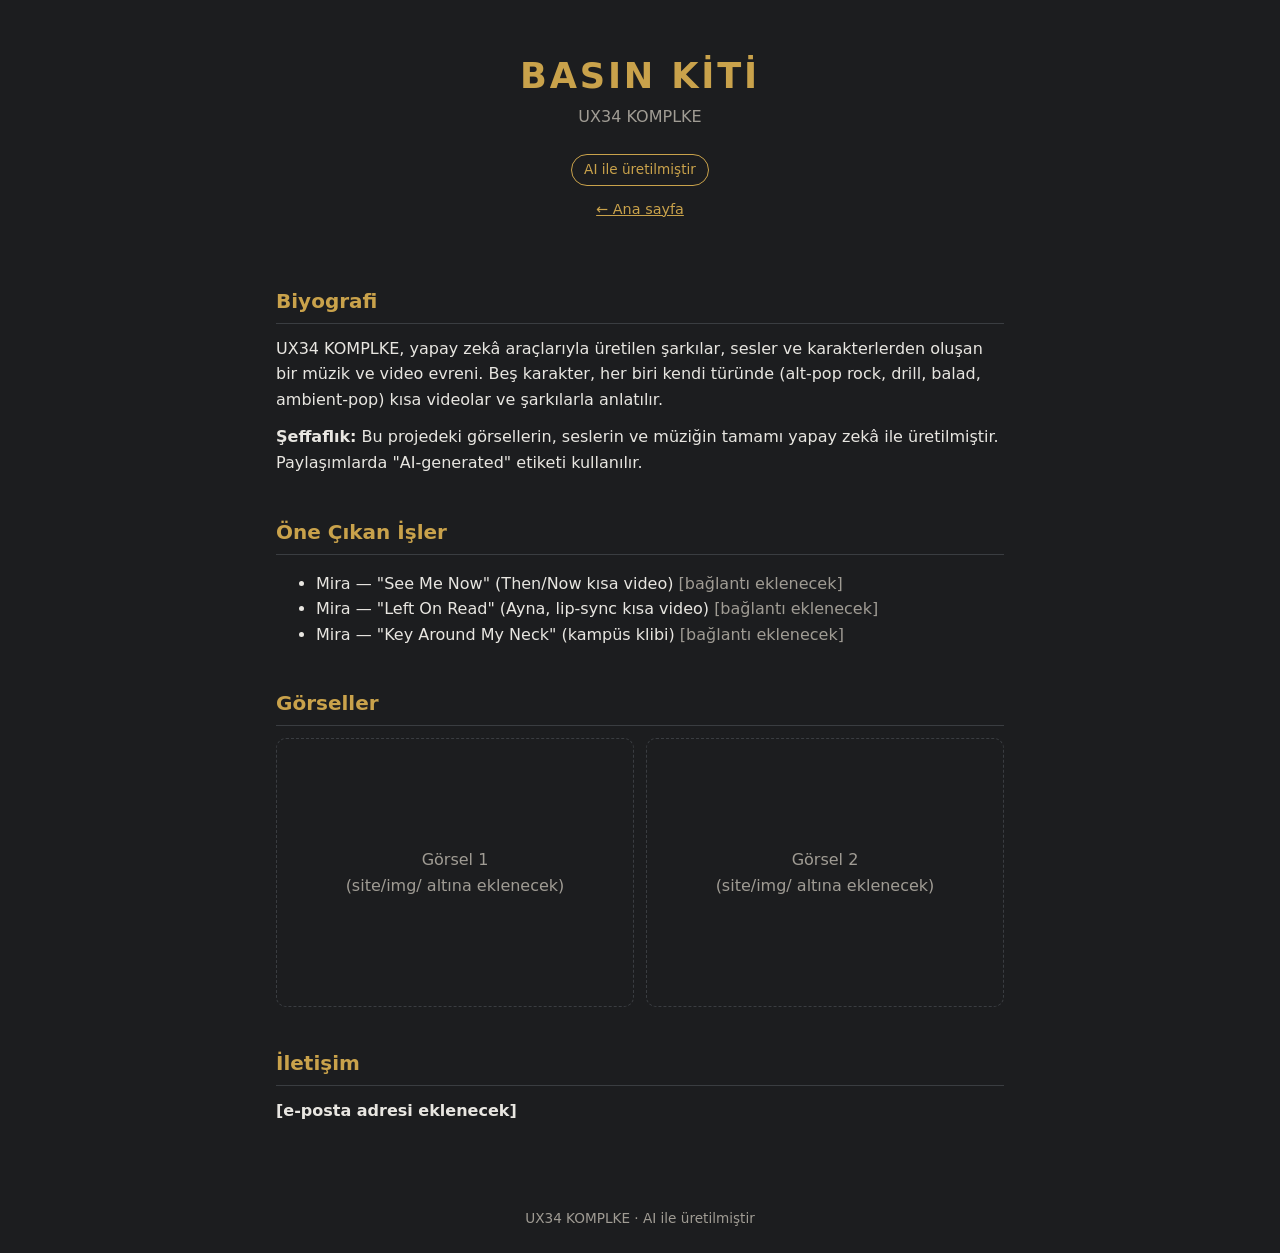
==== epk.html @ e3ebc808 "UX34 tanıtım sitesi: site/ içeriği kök dizine eklendi Co-Authored-By: Claude Sonnet 5.5 <noreply@ant" ====
<!doctype html>
<html lang="tr">
<head>
<meta charset="utf-8">
<meta name="viewport" content="width=device-width,initial-scale=1">
<title>UX34 KOMPLKE — Basın Kiti</title>
<meta name="description" content="UX34 KOMPLKE basın kiti: biyografi, öne çıkan işler ve görseller.">
<link rel="stylesheet" href="style.css">
</head>
<body>
<header>
  <h1>BASIN KİTİ</h1>
  <p class="sub">UX34 KOMPLKE</p>
  <span class="badge">AI ile üretilmiştir</span>
  <nav><a href="index.html">← Ana sayfa</a></nav>
</header>
<main>
  <section>
    <h2>Biyografi</h2>
    <p>UX34 KOMPLKE, yapay zekâ araçlarıyla üretilen şarkılar, sesler ve karakterlerden oluşan bir müzik ve video evreni. Beş karakter, her biri kendi türünde (alt-pop rock, drill, balad, ambient-pop) kısa videolar ve şarkılarla anlatılır.</p>
    <p><strong>Şeffaflık:</strong> Bu projedeki görsellerin, seslerin ve müziğin tamamı yapay zekâ ile üretilmiştir. Paylaşımlarda "AI-generated" etiketi kullanılır.</p>
  </section>

  <section>
    <h2>Öne Çıkan İşler</h2>
    <ul>
      <li>Mira — "See Me Now" (Then/Now kısa video) <span class="sub">[bağlantı eklenecek]</span></li>
      <li>Mira — "Left On Read" (Ayna, lip-sync kısa video) <span class="sub">[bağlantı eklenecek]</span></li>
      <li>Mira — "Key Around My Neck" (kampüs klibi) <span class="sub">[bağlantı eklenecek]</span></li>
    </ul>
  </section>

  <section>
    <h2>Görseller</h2>
    <div class="grid">
      <div class="ph img-ph">Görsel 1<br>(site/img/ altına eklenecek)</div>
      <div class="ph img-ph">Görsel 2<br>(site/img/ altına eklenecek)</div>
    </div>
  </section>

  <section>
    <h2>İletişim</h2>
    <p><strong>[e-posta adresi eklenecek]</strong></p>
  </section>
</main>
<footer>UX34 KOMPLKE · AI ile üretilmiştir</footer>
</body>
</html>
---- style.css ----
:root{--bg:#1c1d1f;--panel:#26282b;--line:#3a3d41;--gold:#c9a24b;--text:#e8e6e1;--mute:#a09c94}
*{box-sizing:border-box}
body{margin:0;background:var(--bg);color:var(--text);font:16px/1.6 system-ui,-apple-system,Segoe UI,Roboto,sans-serif}
main{max-width:760px;margin:0 auto;padding:0 16px 48px}
header{padding:48px 16px 24px;text-align:center}
h1{margin:0;font-size:2.2rem;letter-spacing:.08em;color:var(--gold)}
h2{margin:40px 0 12px;color:var(--gold);font-size:1.25rem;border-bottom:1px solid var(--line);padding-bottom:6px}
p{margin:0 0 12px}
.sub{color:var(--mute)}
.badge{display:inline-block;margin-top:12px;padding:4px 12px;border:1px solid var(--gold);border-radius:999px;color:var(--gold);font-size:.85rem}
.grid{display:grid;gap:12px}
@media(min-width:620px){.grid{grid-template-columns:1fr 1fr}}
.card{background:var(--panel);border:1px solid var(--line);border-radius:10px;padding:16px}
.card h3{margin:0 0 4px;color:var(--gold);font-size:1.05rem}
.links a,a{color:var(--gold)}
.links{font-size:.9rem;margin-top:8px}
.ph{border:1px dashed var(--line);border-radius:10px;padding:24px;text-align:center;color:var(--mute)}
.img-ph{aspect-ratio:4/3;display:flex;align-items:center;justify-content:center}
nav{margin-top:12px;font-size:.9rem}
nav a{margin:0 8px}
footer{text-align:center;color:var(--mute);font-size:.85rem;padding:24px 16px}
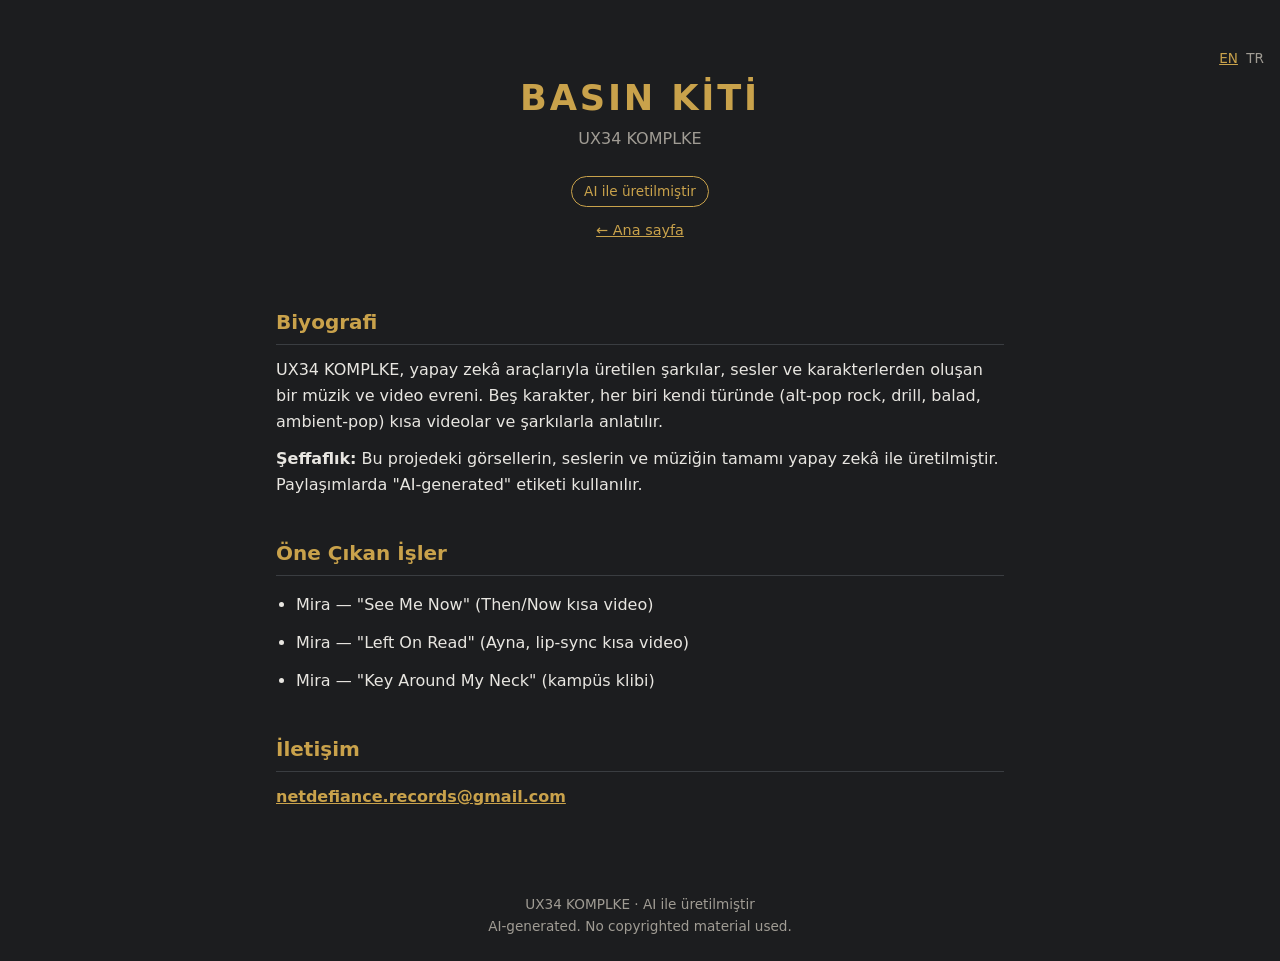
==== commit 1c6c6db9: "Site: yer tutucular temizlendi, TR/EN sürüm, iletişim ve bağlantılar eklendi Co-Authored-By: Claude " ====
--- a/epk.html
+++ b/epk.html
@@ -4,11 +4,12 @@
 <meta charset="utf-8">
 <meta name="viewport" content="width=device-width,initial-scale=1">
 <title>UX34 KOMPLKE — Basın Kiti</title>
-<meta name="description" content="UX34 KOMPLKE basın kiti: biyografi, öne çıkan işler ve görseller.">
+<meta name="description" content="UX34 KOMPLKE basın kiti: biyografi, öne çıkan işler ve iletişim.">
 <link rel="stylesheet" href="style.css">
 </head>
 <body>
 <header>
+  <div class="lang"><a href="epk_en.html" hreflang="en">EN</a> <span class="cur">TR</span></div>
   <h1>BASIN KİTİ</h1>
   <p class="sub">UX34 KOMPLKE</p>
   <span class="badge">AI ile üretilmiştir</span>
@@ -24,25 +25,17 @@
   <section>
     <h2>Öne Çıkan İşler</h2>
     <ul>
-      <li>Mira — "See Me Now" (Then/Now kısa video) <span class="sub">[bağlantı eklenecek]</span></li>
-      <li>Mira — "Left On Read" (Ayna, lip-sync kısa video) <span class="sub">[bağlantı eklenecek]</span></li>
-      <li>Mira — "Key Around My Neck" (kampüs klibi) <span class="sub">[bağlantı eklenecek]</span></li>
+      <li>Mira — "See Me Now" (Then/Now kısa video)</li>
+      <li>Mira — "Left On Read" (Ayna, lip-sync kısa video)</li>
+      <li>Mira — "Key Around My Neck" (kampüs klibi)</li>
     </ul>
   </section>
 
   <section>
-    <h2>Görseller</h2>
-    <div class="grid">
-      <div class="ph img-ph">Görsel 1<br>(site/img/ altına eklenecek)</div>
-      <div class="ph img-ph">Görsel 2<br>(site/img/ altına eklenecek)</div>
-    </div>
-  </section>
-
-  <section>
     <h2>İletişim</h2>
-    <p><strong>[e-posta adresi eklenecek]</strong></p>
+    <p><strong><a href="mailto:netdefiance.records@gmail.com">netdefiance.records@gmail.com</a></strong></p>
   </section>
 </main>
-<footer>UX34 KOMPLKE · AI ile üretilmiştir</footer>
+<footer>UX34 KOMPLKE · AI ile üretilmiştir<br>AI-generated. No copyrighted material used.</footer>
 </body>
 </html>
--- a/style.css
+++ b/style.css
@@ -1,11 +1,15 @@
 :root{--bg:#1c1d1f;--panel:#26282b;--line:#3a3d41;--gold:#c9a24b;--text:#e8e6e1;--mute:#a09c94}
 *{box-sizing:border-box}
+html{-webkit-text-size-adjust:100%}
+[hidden]{display:none!important}
 body{margin:0;background:var(--bg);color:var(--text);font:16px/1.6 system-ui,-apple-system,Segoe UI,Roboto,sans-serif}
 main{max-width:760px;margin:0 auto;padding:0 16px 48px}
 header{padding:48px 16px 24px;text-align:center}
 h1{margin:0;font-size:2.2rem;letter-spacing:.08em;color:var(--gold)}
 h2{margin:40px 0 12px;color:var(--gold);font-size:1.25rem;border-bottom:1px solid var(--line);padding-bottom:6px}
-p{margin:0 0 12px}
+p,li{margin:0 0 12px;overflow-wrap:anywhere}
+img{max-width:100%;height:auto}
+ul{padding-left:20px}
 .sub{color:var(--mute)}
 .badge{display:inline-block;margin-top:12px;padding:4px 12px;border:1px solid var(--gold);border-radius:999px;color:var(--gold);font-size:.85rem}
 .grid{display:grid;gap:12px}
@@ -16,6 +20,8 @@
 .links{font-size:.9rem;margin-top:8px}
 .ph{border:1px dashed var(--line);border-radius:10px;padding:24px;text-align:center;color:var(--mute)}
 .img-ph{aspect-ratio:4/3;display:flex;align-items:center;justify-content:center}
-nav{margin-top:12px;font-size:.9rem}
-nav a{margin:0 8px}
+nav{margin-top:12px;font-size:.9rem;display:flex;flex-wrap:wrap;justify-content:center;gap:4px 16px}
+.lang{font-size:.85rem;text-align:right}
+.lang a{margin-right:4px}
+.lang .cur{color:var(--mute)}
 footer{text-align:center;color:var(--mute);font-size:.85rem;padding:24px 16px}
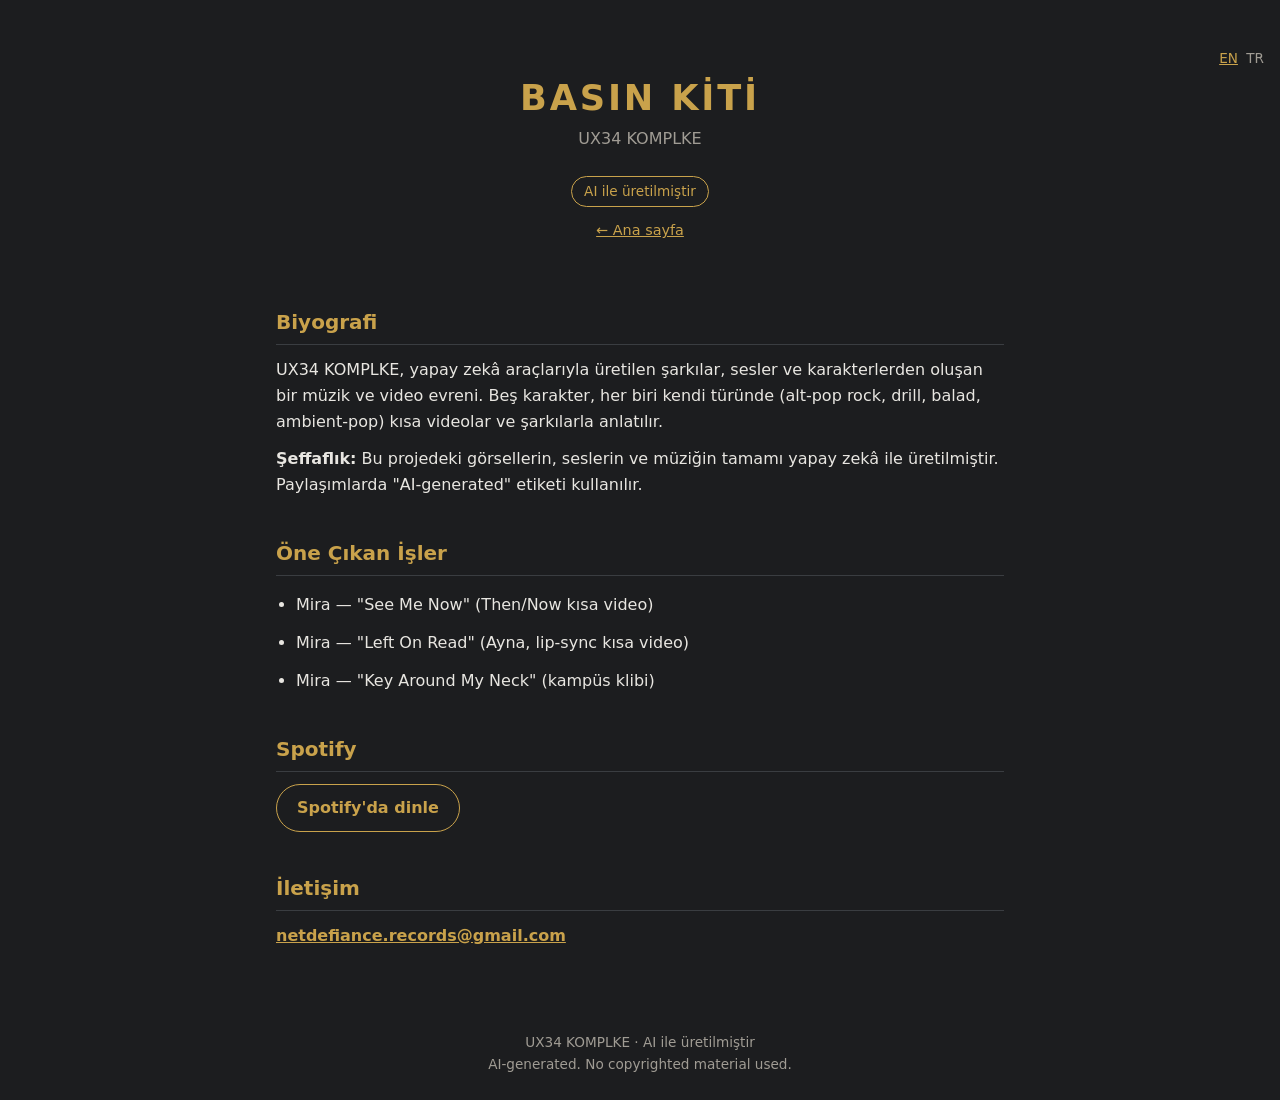
==== commit fdd3cbf0: "Site: Spotify bağlantısı eklendi Co-Authored-By: Claude Sonnet 5.5 <noreply@anthropic.com> Claude-Se" ====
--- a/epk.html
+++ b/epk.html
@@ -31,6 +31,11 @@
     </ul>
   </section>
 
+  <section id="spotify">
+    <h2>Spotify</h2>
+    <p><a class="btn" href="https://open.spotify.com/artist/44v7w6iP0pBDi3dhrtW3PO" target="_blank" rel="noopener">Spotify'da dinle</a></p>
+  </section>
+
   <section>
     <h2>İletişim</h2>
     <p><strong><a href="mailto:netdefiance.records@gmail.com">netdefiance.records@gmail.com</a></strong></p>
--- a/style.css
+++ b/style.css
@@ -25,3 +25,5 @@
 .lang a{margin-right:4px}
 .lang .cur{color:var(--mute)}
 footer{text-align:center;color:var(--mute);font-size:.85rem;padding:24px 16px}
+.btn{display:inline-block;padding:10px 20px;border:1px solid var(--gold);border-radius:999px;text-decoration:none;font-weight:600}
+.btn:hover{background:var(--gold);color:var(--bg)}
